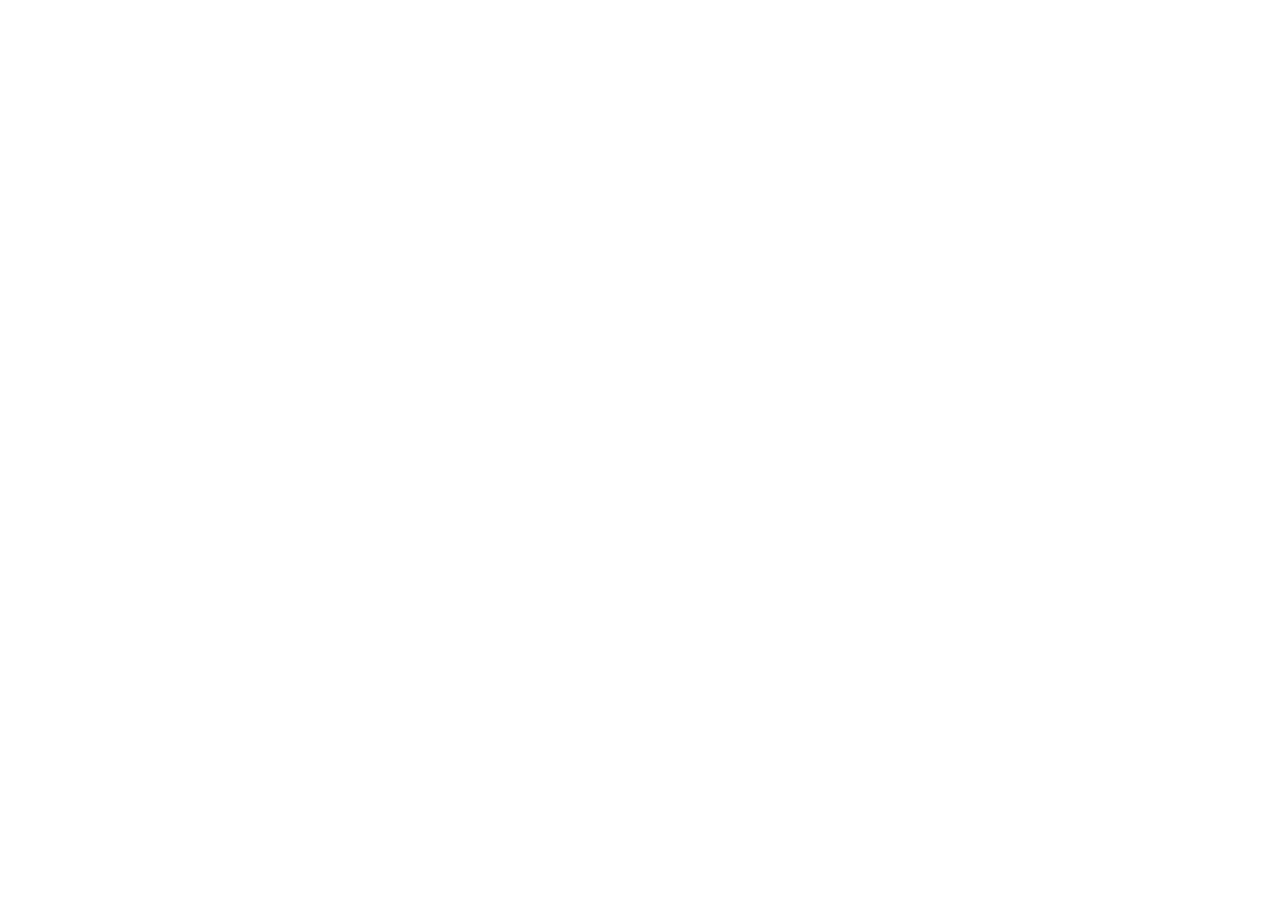
==== index.html @ 6c5d8eab "Loading screen: the sprout logo grows, then the page lifts in (once per visit)" ====
<!doctype html>
<html lang="en">
  <head>
    <meta charset="utf-8" />
    <meta name="viewport" content="width=device-width, initial-scale=1" />
    <title>Vheejay Delacruz Sugay | Junior IT Specialist</title>
    <meta
      name="description"
      content="Portfolio of Vheejay Delacruz Sugay, Junior IT Specialist based in Caloocan City, Philippines: IT support, UI/UX design, front-end development, graphic design, and photography."
    />
    <meta property="og:type" content="website" />
    <meta property="og:title" content="Vheejay Delacruz Sugay | Junior IT Specialist" />
    <meta
      property="og:description"
      content="IT support, UI/UX design, front-end development, graphic design, and photography. Caloocan City, Philippines."
    />    <meta name="theme-color" content="#0F172A" />
    <link rel="icon" href="assets/favicon.svg" type="image/svg+xml" />
    <script src="js/themeInit.js"></script>
    <script src="js/splashInit.js"></script>
    <link rel="stylesheet" href="styles/main.css" />
    <script type="module" src="js/main.js"></script>
  </head>
  <body>
    <!-- Loading screen (styles/splash.css, js/splash.js). The mark is the same drawing as components/logo.js.
         It is plain HTML so it shows before any script has loaded. -->
    <div class="splash" id="splash" aria-hidden="true">
      <svg class="splash__mark" viewBox="14 0 182 196" focusable="false">
        <path class="splash__leaf splash__leaf--left" d="M100 90 C80 90 44 82 22 44 C60 36 92 58 100 90 Z" fill="currentColor" />
        <path class="splash__leaf splash__leaf--right" d="M100 90 C102 46 138 12 186 6 C188 54 152 92 100 90 Z" fill="currentColor" />
        <path class="splash__stem" d="M100 86 V152 A30 30 0 0 1 70 182 A30 30 0 0 1 40 152" fill="none" stroke="currentColor" stroke-width="13" stroke-linecap="round" />
        <path class="splash__vein" d="M92 83 Q60 74 36 52" />
        <path class="splash__vein" d="M106 82 Q138 58 174 20" />
      </svg>
      <p class="splash__name">Vheejay Delacruz Sugay</p>
      <p class="splash__role">Junior IT Specialist</p>
    </div>
    <a class="skip-link" href="#main">Skip to content</a>
    <div id="site-header"></div>
    <main id="main"></main>
    <div id="site-footer"></div>
    <noscript><p class="container error-message">Please enable JavaScript to view this portfolio.</p></noscript>
  </body>
</html>
---- styles/main.css ----
/*
 * Stylesheet entry point. One file per part of the page, in this order:
 * foundations first, then components, then special cases.
 */

/* Foundations */
@import url('tokens.css');
@import url('base.css');
@import url('splash.css');
@import url('layout.css');

/* Components */
@import url('navbar.css');
@import url('buttons.css');
@import url('cards.css');
@import url('media.css');
@import url('lightbox.css');
@import url('marquee.css');
@import url('snake.css');
@import url('tabs.css');
@import url('slider.css');
@import url('dialog.css');

/* Page sections */
@import url('hero.css');
@import url('experience.css');
@import url('gallery.css');
@import url('contact.css');
@import url('resume.css');
@import url('project-page.css');

/* Special cases */
@import url('polish.css');
@import url('glass.css');
@import url('edit-mode.css');
@import url('theme-dark.css');
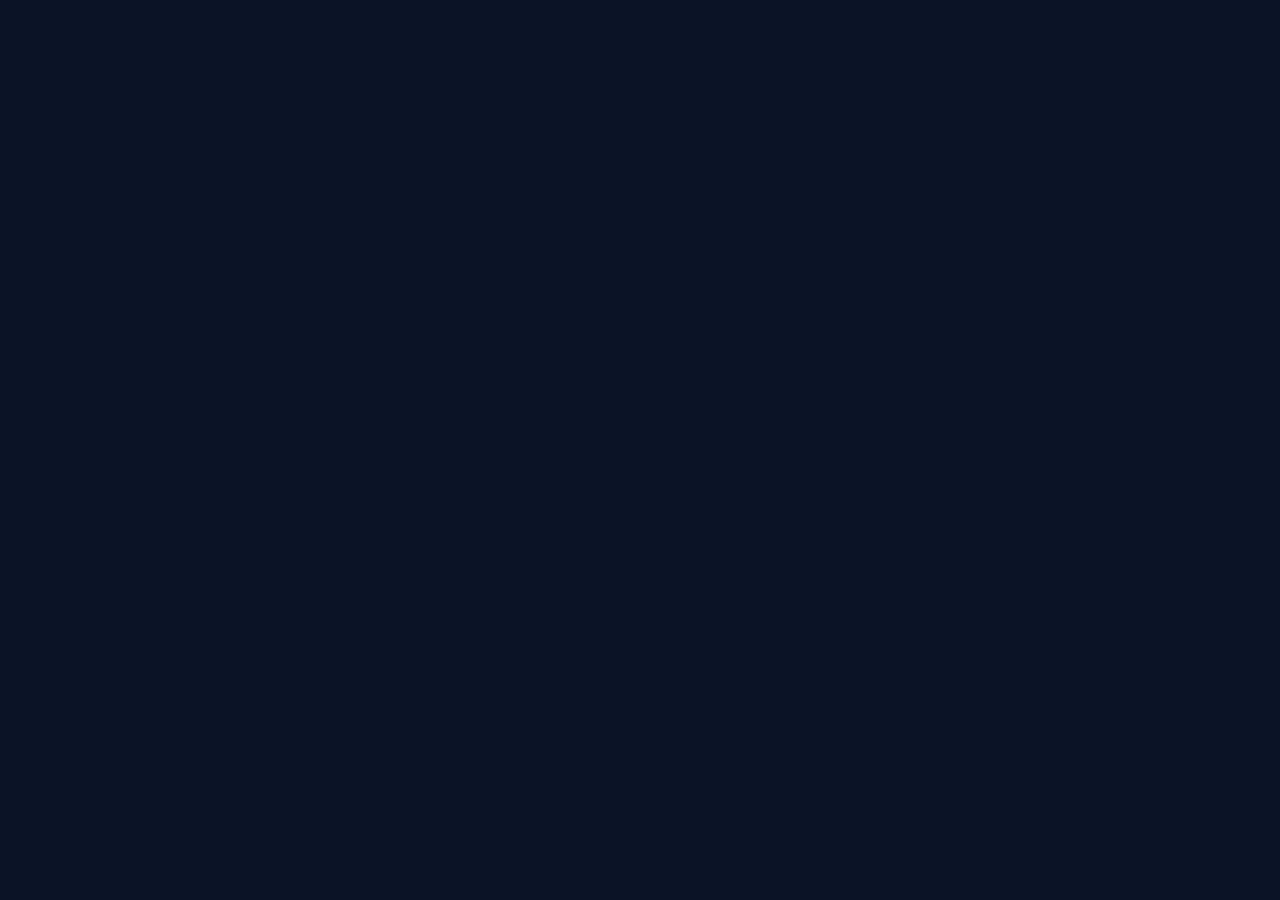
==== commit 8a70cc5f: "Comments rewritten in plain wording, clearer README" ====
--- a/index.html
+++ b/index.html
@@ -14,15 +14,20 @@
       property="og:description"
       content="IT support, UI/UX design, front-end development, graphic design, and photography. Caloocan City, Philippines."
     />    <meta name="theme-color" content="#0F172A" />
-    <link rel="icon" href="assets/favicon.svg" type="image/svg+xml" />
+    <link rel="icon" href="assets/favicon-64.png?v=2" type="image/png" sizes="64x64" />
+    <link rel="icon" href="assets/favicon.svg?v=2" type="image/svg+xml" />
+    <link rel="apple-touch-icon" href="assets/apple-touch-icon.png?v=2" />
+    <link rel="preload" href="assets/fonts/GreatVibes-Regular.woff2" as="font" type="font/woff2" crossorigin />
     <script src="js/themeInit.js"></script>
     <script src="js/splashInit.js"></script>
     <link rel="stylesheet" href="styles/main.css" />
     <script type="module" src="js/main.js"></script>
   </head>
   <body>
-    <!-- Loading screen (styles/splash.css, js/splash.js). The mark is the same drawing as components/logo.js.
-         It is plain HTML so it shows before any script has loaded. -->
+    <!--
+      Loading screen (styles/splash.css, js/splash.js). The mark is the same drawing as components/logo.js.
+      It is plain HTML so it shows before any script loads.
+    -->
     <div class="splash" id="splash" aria-hidden="true">
       <svg class="splash__mark" viewBox="14 0 182 196" focusable="false">
         <path class="splash__leaf splash__leaf--left" d="M100 90 C80 90 44 82 22 44 C60 36 92 58 100 90 Z" fill="currentColor" />
@@ -31,8 +36,8 @@
         <path class="splash__vein" d="M92 83 Q60 74 36 52" />
         <path class="splash__vein" d="M106 82 Q138 58 174 20" />
       </svg>
-      <p class="splash__name">Vheejay Delacruz Sugay</p>
-      <p class="splash__role">Junior IT Specialist</p>
+      <p class="splash__motto">Ancora Imparo</p>
+      <p class="splash__role">IT Specialist</p>
     </div>
     <a class="skip-link" href="#main">Skip to content</a>
     <div id="site-header"></div>
--- a/styles/main.css
+++ b/styles/main.css
@@ -1,6 +1,6 @@
 /*
  * Stylesheet entry point. One file per part of the page, in this order:
- * foundations first, then components, then special cases.
+ * foundations, then components, then special cases.
  */
 
 /* Foundations */
@@ -16,7 +16,6 @@
 @import url('media.css');
 @import url('lightbox.css');
 @import url('marquee.css');
-@import url('snake.css');
 @import url('tabs.css');
 @import url('slider.css');
 @import url('dialog.css');
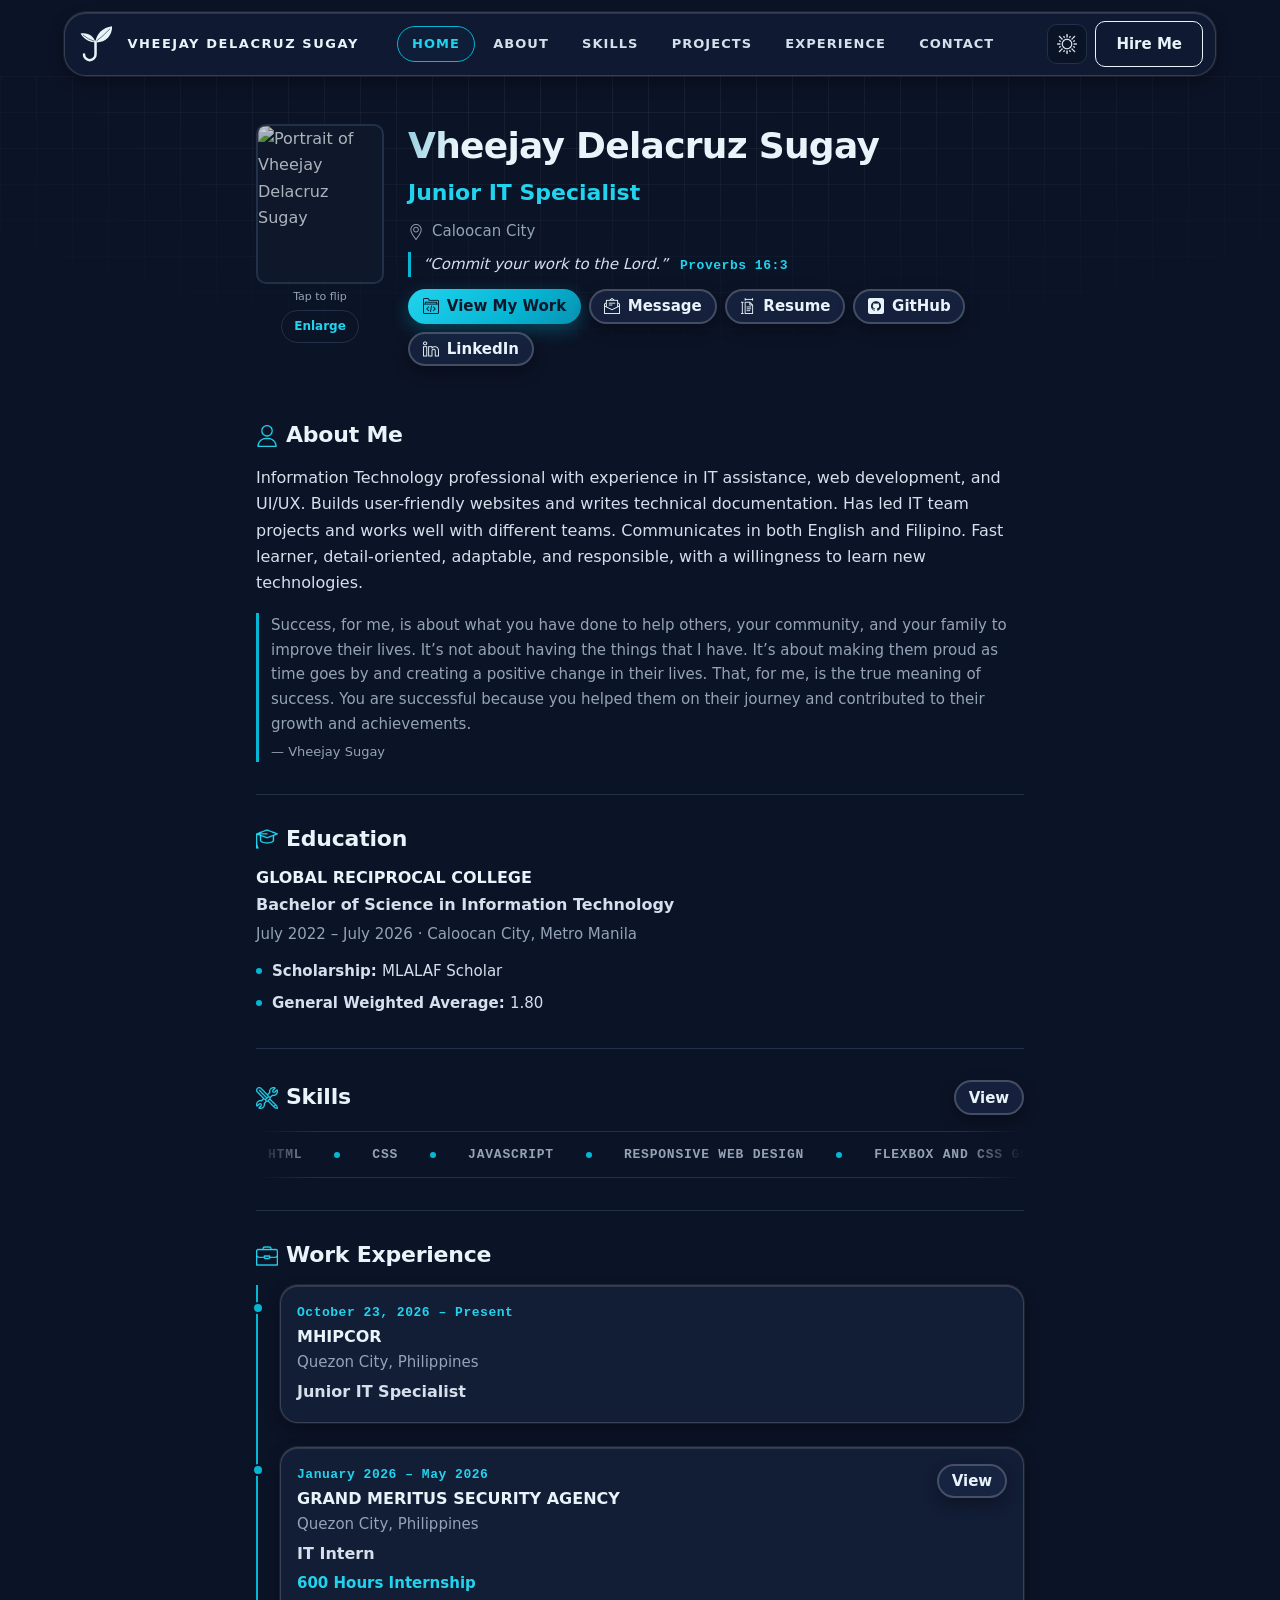
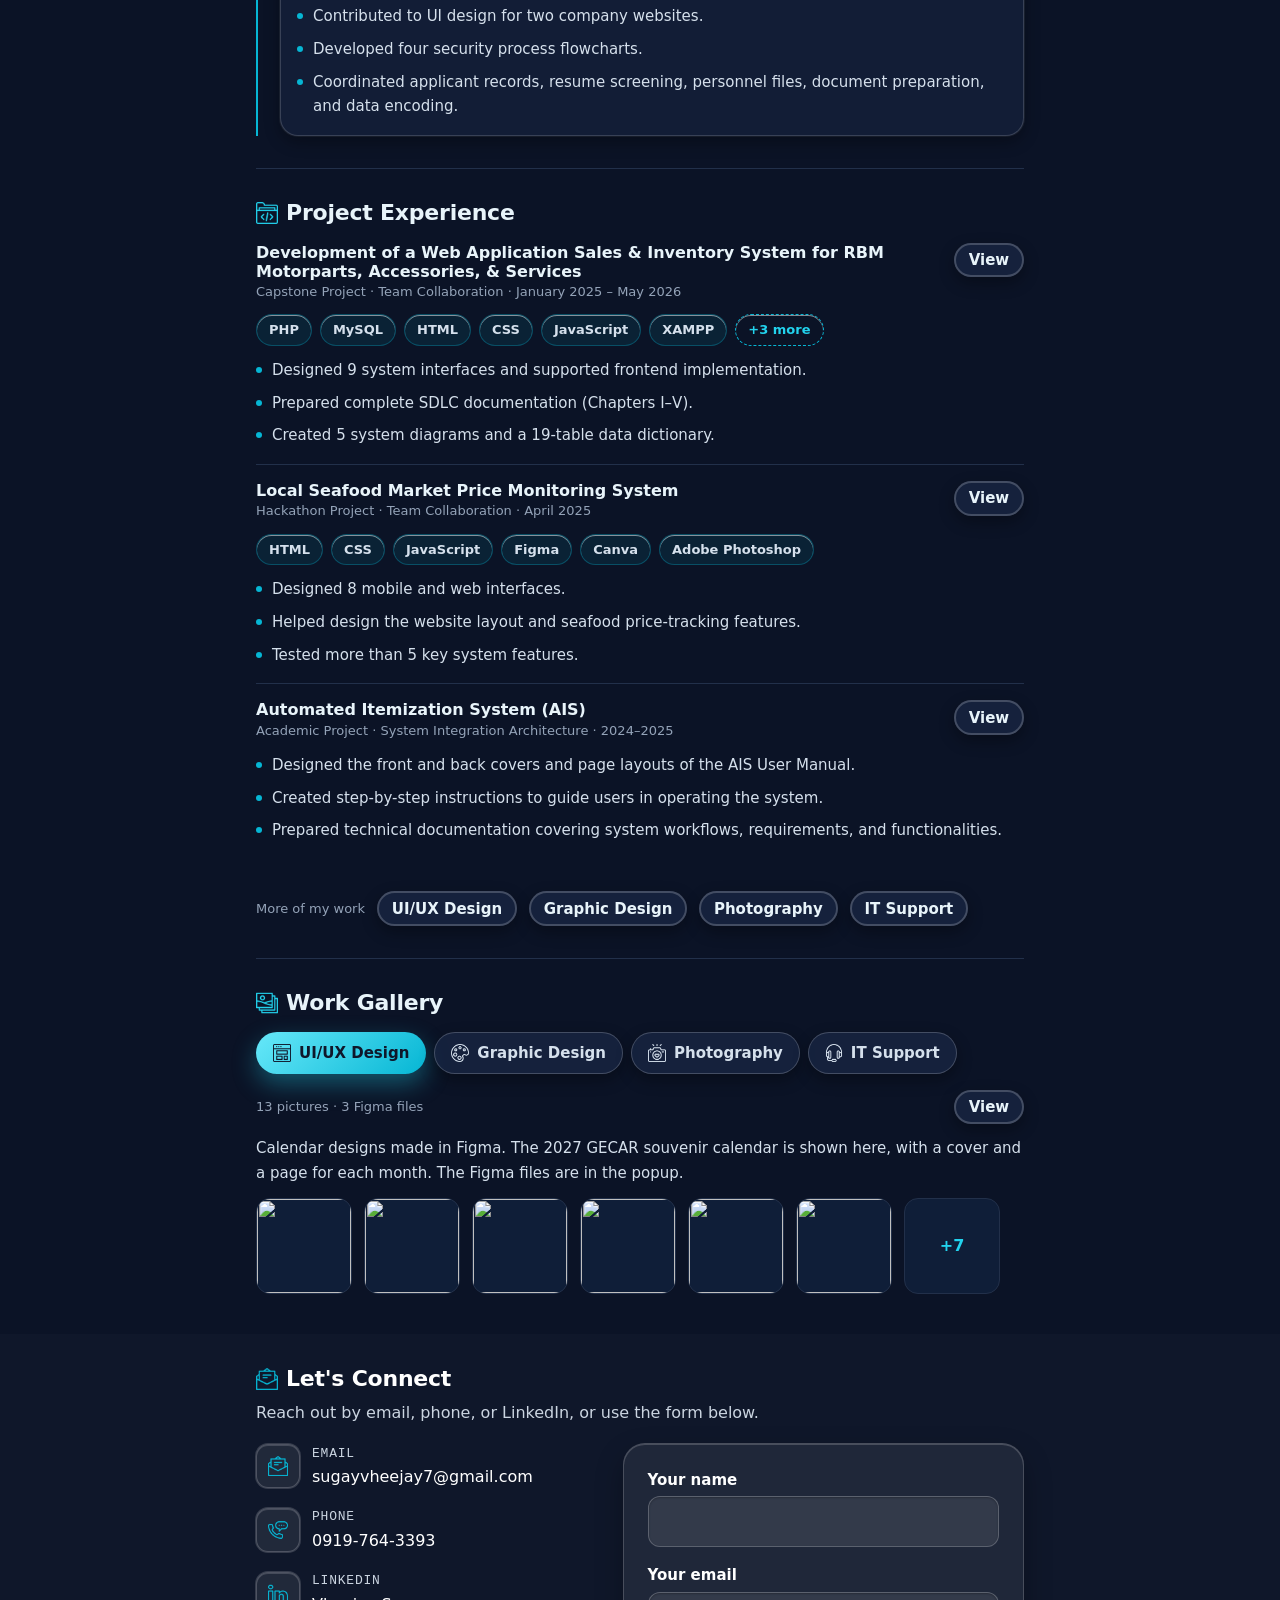
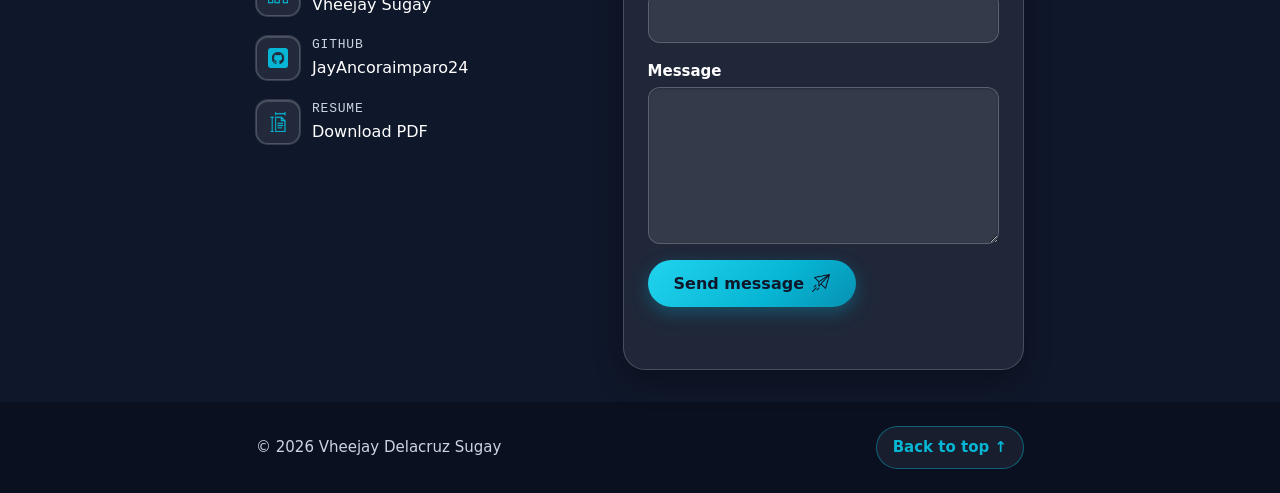
==== commit 6fb44b27: "Comments: shorter and plainer, in my own words" ====
--- a/index.html
+++ b/index.html
@@ -25,8 +25,8 @@
   </head>
   <body>
     <!--
-      Loading screen (styles/splash.css, js/splash.js). The mark is the same drawing as components/logo.js.
-      It is plain HTML so it shows before any script loads.
+      loading screen (splash.css, splash.js), same drawing as logo.js
+      plain html so it shows before any script loads
     -->
     <div class="splash" id="splash" aria-hidden="true">
       <svg class="splash__mark" viewBox="14 0 182 196" focusable="false">
--- a/styles/main.css
+++ b/styles/main.css
@@ -1,15 +1,15 @@
 /*
- * Stylesheet entry point. One file per part of the page, in this order:
- * foundations, then components, then special cases.
+ * entry point, one file per part of the page
+ * foundations, then components, then special cases
  */
 
-/* Foundations */
+/* foundations */
 @import url('tokens.css');
 @import url('base.css');
 @import url('splash.css');
 @import url('layout.css');
 
-/* Components */
+/* components */
 @import url('navbar.css');
 @import url('buttons.css');
 @import url('cards.css');
@@ -20,7 +20,7 @@
 @import url('slider.css');
 @import url('dialog.css');
 
-/* Page sections */
+/* page sections */
 @import url('hero.css');
 @import url('experience.css');
 @import url('gallery.css');
@@ -28,7 +28,7 @@
 @import url('resume.css');
 @import url('project-page.css');
 
-/* Special cases */
+/* special cases */
 @import url('polish.css');
 @import url('glass.css');
 @import url('edit-mode.css');
